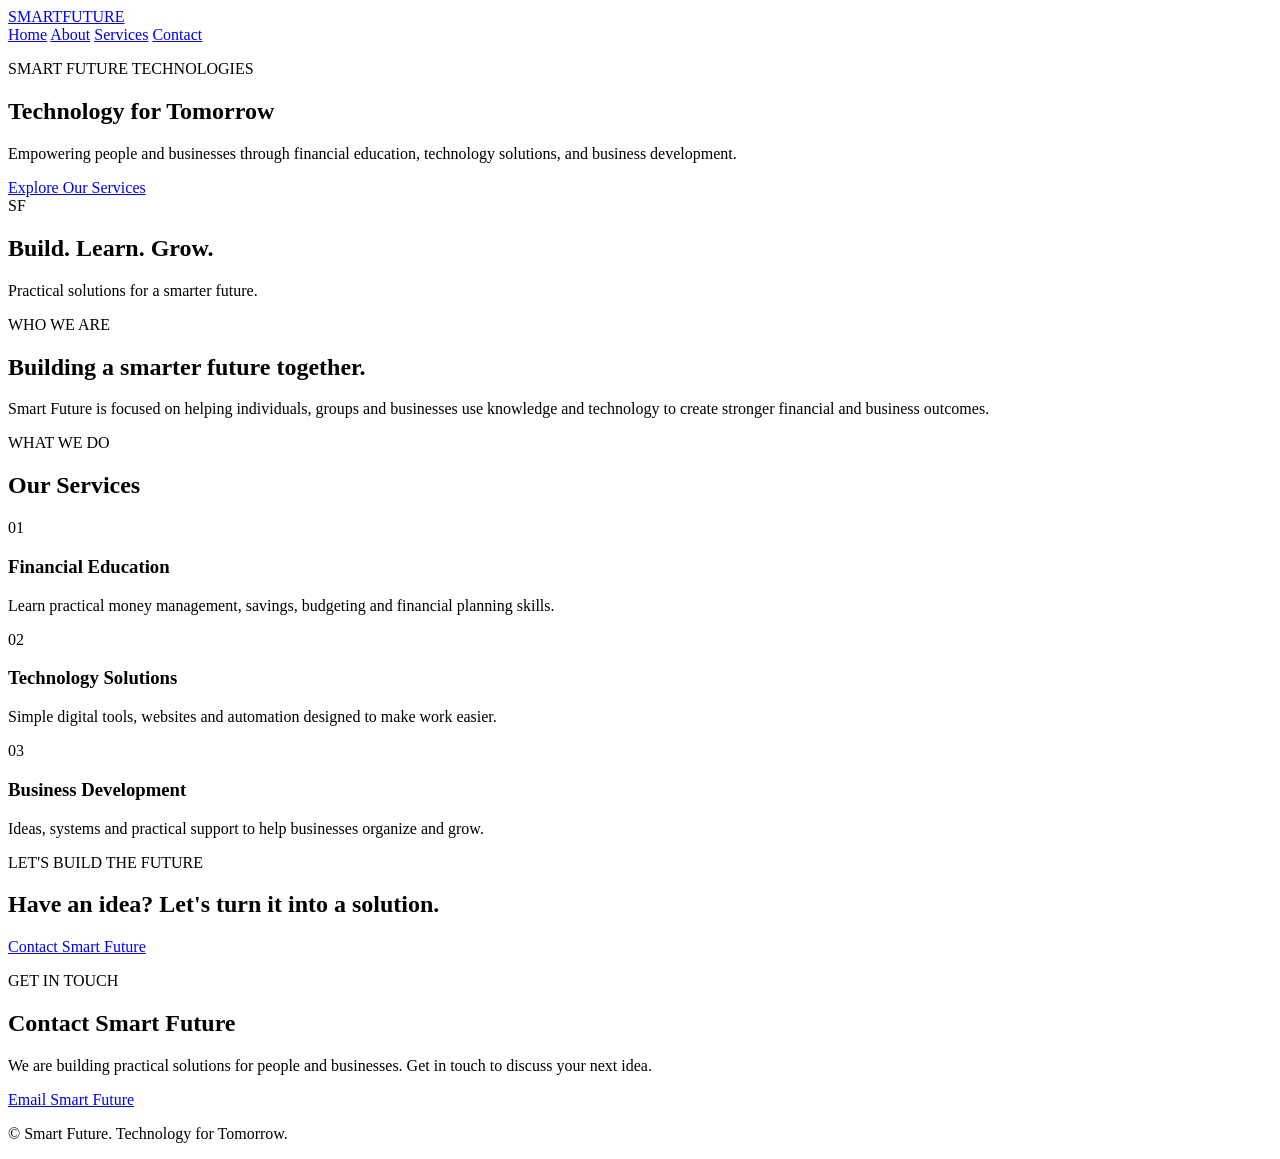
==== index.html @ 6826ed67 "Create Smart Future homepage" ====
<!DOCTYPE html>
<html lang="en">
<head>
  <meta charset="UTF-8">
  <meta name="viewport" content="width=device-width, initial-scale=1.0">
  <title>Smart Future | Technology for Tomorrow</title>
  <meta name="description" content="Smart Future provides financial education, technology solutions, and business development.">
  <link rel="stylesheet" href="style.css">
</head>
<body>
  <header class="navbar">
    <a class="logo" href="#home">SMART<span>FUTURE</span></a>
    <nav>
      <a href="#home">Home</a>
      <a href="#about">About</a>
      <a href="#services">Services</a>
      <a href="#contact">Contact</a>
    </nav>
  </header>

  <main>
    <section id="home" class="hero">
      <div class="hero-content">
        <p class="eyebrow">SMART FUTURE TECHNOLOGIES</p>
        <h1>Technology for <span>Tomorrow</span></h1>
        <p class="hero-text">Empowering people and businesses through financial education, technology solutions, and business development.</p>
        <a class="button" href="#services">Explore Our Services</a>
      </div>
      <div class="hero-card">
        <div class="glow"></div>
        <div class="chip">SF</div>
        <h2>Build. Learn. Grow.</h2>
        <p>Practical solutions for a smarter future.</p>
      </div>
    </section>

    <section id="about" class="section">
      <p class="eyebrow">WHO WE ARE</p>
      <h2>Building a smarter future together.</h2>
      <p class="section-text">Smart Future is focused on helping individuals, groups and businesses use knowledge and technology to create stronger financial and business outcomes.</p>
    </section>

    <section id="services" class="section services">
      <p class="eyebrow">WHAT WE DO</p>
      <h2>Our Services</h2>
      <div class="cards">
        <article class="card">
          <div class="icon">01</div>
          <h3>Financial Education</h3>
          <p>Learn practical money management, savings, budgeting and financial planning skills.</p>
        </article>
        <article class="card">
          <div class="icon">02</div>
          <h3>Technology Solutions</h3>
          <p>Simple digital tools, websites and automation designed to make work easier.</p>
        </article>
        <article class="card">
          <div class="icon">03</div>
          <h3>Business Development</h3>
          <p>Ideas, systems and practical support to help businesses organize and grow.</p>
        </article>
      </div>
    </section>

    <section class="cta">
      <div>
        <p class="eyebrow">LET'S BUILD THE FUTURE</p>
        <h2>Have an idea? Let's turn it into a solution.</h2>
      </div>
      <a class="button light" href="#contact">Contact Smart Future</a>
    </section>

    <section id="contact" class="section contact">
      <p class="eyebrow">GET IN TOUCH</p>
      <h2>Contact Smart Future</h2>
      <p class="section-text">We are building practical solutions for people and businesses. Get in touch to discuss your next idea.</p>
      <a class="button" href="mailto:info@smartfuture.example">Email Smart Future</a>
    </section>
  </main>

  <footer>
    <p>© <span id="year"></span> Smart Future. Technology for Tomorrow.</p>
  </footer>
  <script src="script.js"></script>
</body>
</html>
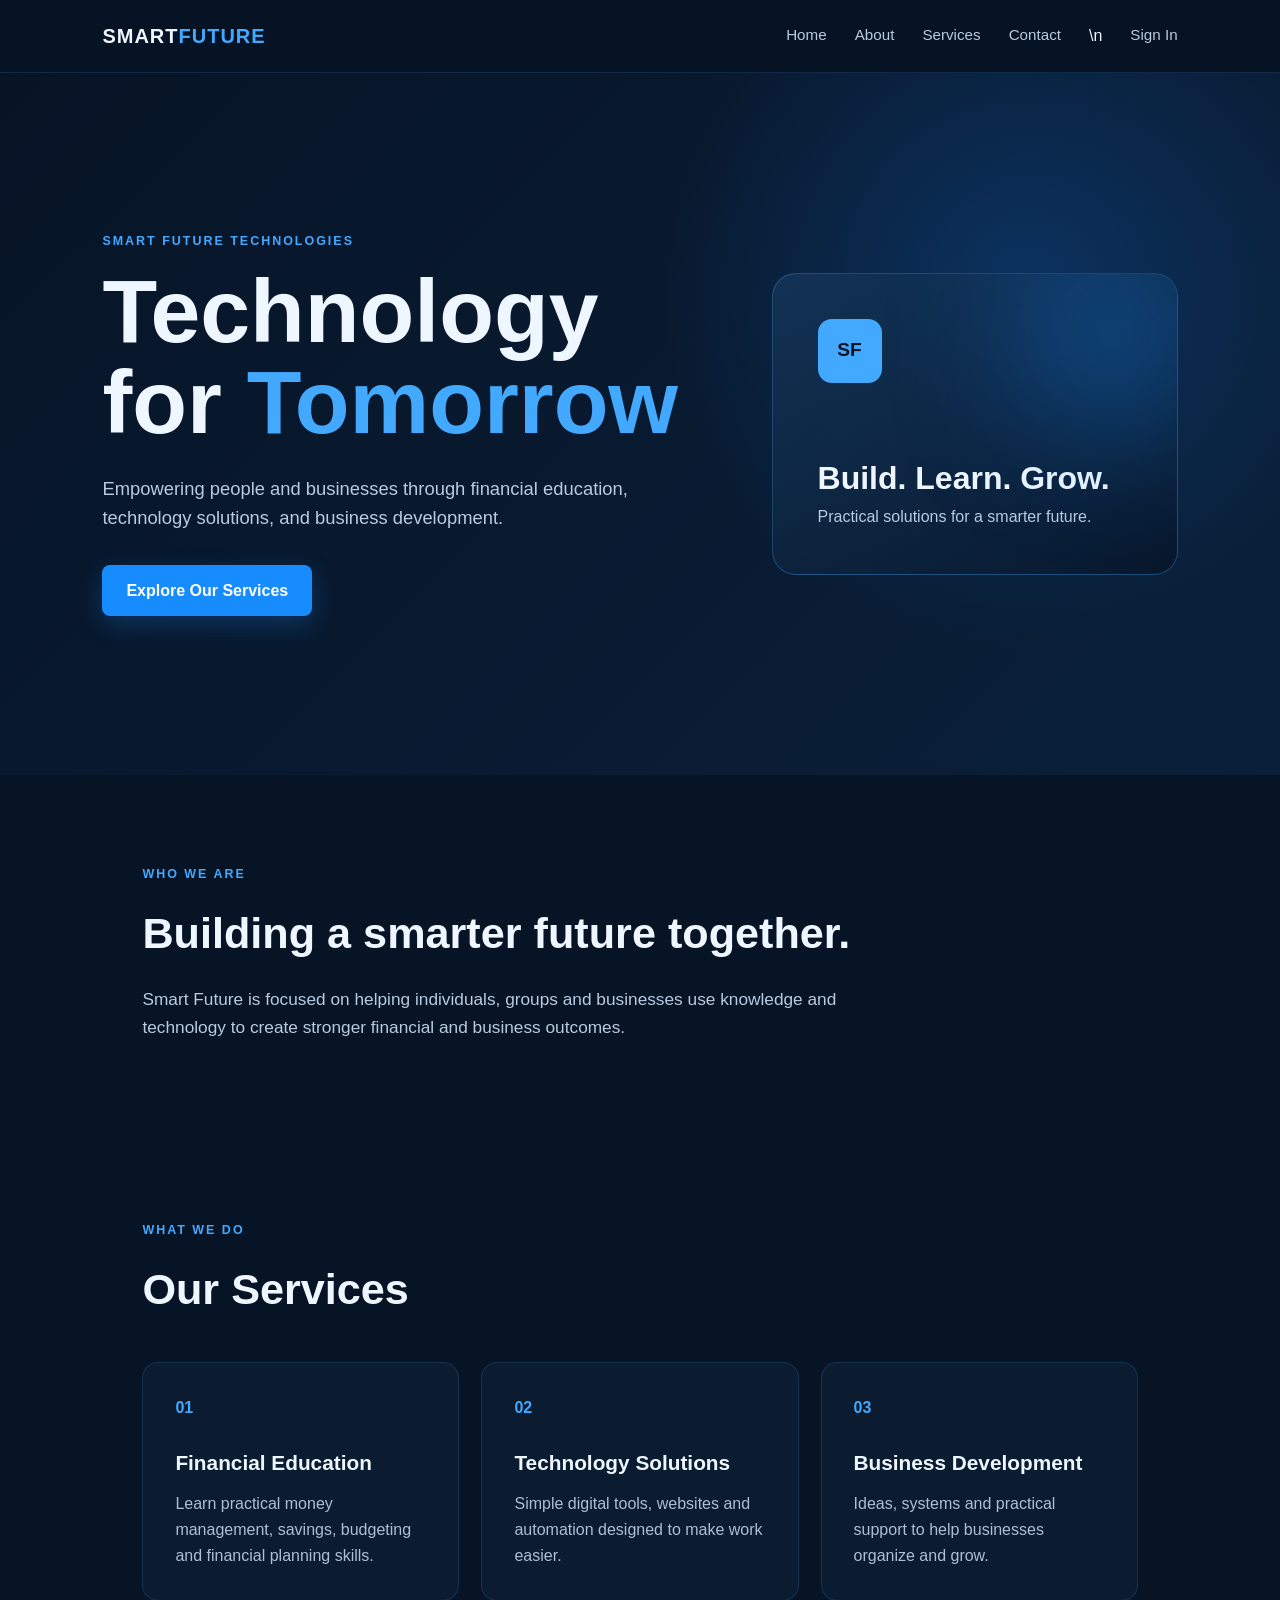
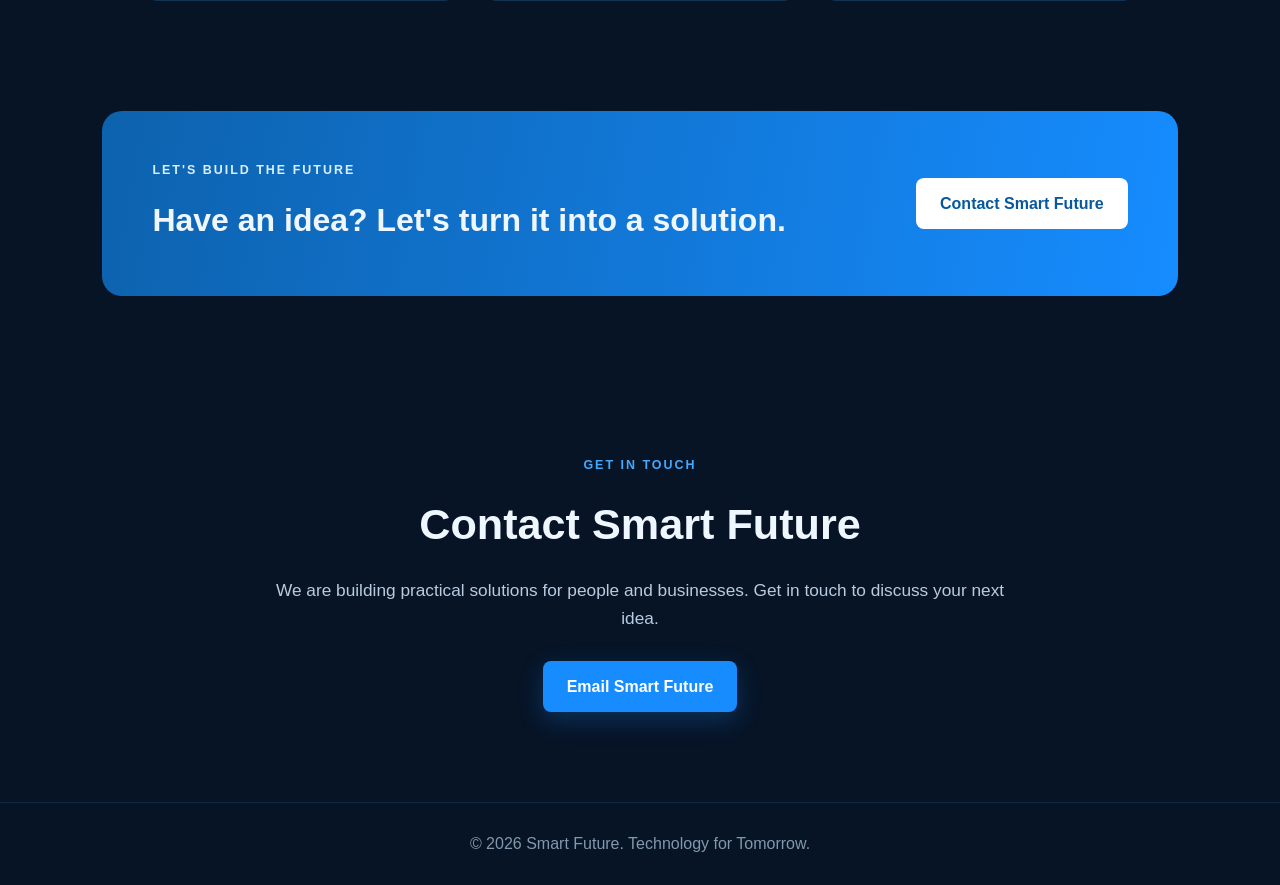
==== commit 9339b685: "Add sign in link" ====
--- a/index.html
+++ b/index.html
@@ -14,7 +14,7 @@
       <a href="#home">Home</a>
       <a href="#about">About</a>
       <a href="#services">Services</a>
-      <a href="#contact">Contact</a>
+      <a href="#contact">Contact</a>\n      <a href="auth.html">Sign In</a>
     </nav>
   </header>
 
--- a/style.css
+++ b/style.css
@@ -0,0 +1,20 @@
+*{box-sizing:border-box;margin:0;padding:0}
+html{scroll-behavior:smooth}
+body{font-family:Arial,Helvetica,sans-serif;background:#071426;color:#eef6ff;line-height:1.6}
+a{text-decoration:none;color:inherit}
+.navbar{position:sticky;top:0;z-index:10;display:flex;justify-content:space-between;align-items:center;padding:20px 8%;background:rgba(7,20,38,.94);border-bottom:1px solid rgba(72,170,255,.15);backdrop-filter:blur(10px)}
+.logo{font-size:1.25rem;font-weight:800;letter-spacing:1px}.logo span{color:#43a9ff}
+nav{display:flex;gap:28px}nav a{color:#b9cbe0;font-size:.95rem}nav a:hover{color:#43a9ff}
+.hero{min-height:78vh;padding:90px 8%;display:grid;grid-template-columns:1.2fr .8fr;gap:60px;align-items:center;background:radial-gradient(circle at 80% 30%,rgba(22,130,255,.22),transparent 32%),linear-gradient(135deg,#071426,#0a203a)}
+.eyebrow{color:#43a9ff;font-size:.78rem;font-weight:700;letter-spacing:2px;margin-bottom:14px}
+h1{font-size:clamp(3rem,7vw,6rem);line-height:1.02;max-width:800px}h1 span{color:#43a9ff}
+.hero-text{font-size:1.15rem;color:#b9cbe0;max-width:650px;margin:25px 0 32px}
+.button{display:inline-block;background:#168cff;color:white;padding:13px 24px;border-radius:8px;font-weight:700;box-shadow:0 8px 25px rgba(22,140,255,.25)}.button:hover{transform:translateY(-2px)}
+.hero-card{position:relative;min-height:300px;padding:45px;border:1px solid rgba(67,169,255,.3);border-radius:24px;background:linear-gradient(145deg,rgba(20,53,88,.85),rgba(7,20,38,.7));overflow:hidden}
+.glow{position:absolute;width:180px;height:180px;background:#168cff;filter:blur(70px);opacity:.35;right:-30px;top:-30px}.chip{position:relative;width:64px;height:64px;border-radius:14px;background:#43a9ff;color:#071426;display:grid;place-items:center;font-weight:900;font-size:1.2rem;margin-bottom:70px}.hero-card h2{font-size:2rem}.hero-card p{color:#b9cbe0}
+.section{padding:90px 8%;max-width:1200px;margin:auto}.section h2{font-size:2.7rem;margin-bottom:18px}.section-text{color:#b9cbe0;max-width:760px;font-size:1.08rem}
+.cards{display:grid;grid-template-columns:repeat(3,1fr);gap:22px;margin-top:38px}.card{padding:32px;border:1px solid rgba(67,169,255,.16);border-radius:16px;background:#0b1c31}.card:hover{border-color:#43a9ff}.icon{color:#43a9ff;font-weight:800;margin-bottom:25px}.card h3{font-size:1.3rem;margin-bottom:12px}.card p{color:#aebfd2}
+.cta{margin:20px 8% 70px;padding:50px;border-radius:20px;display:flex;justify-content:space-between;align-items:center;gap:30px;background:linear-gradient(100deg,#0d62ad,#168cff)}.cta .eyebrow{color:#d9efff}.cta h2{font-size:2rem;max-width:700px}.button.light{background:white;color:#07599d;box-shadow:none}
+.contact{text-align:center}.contact .section-text{margin:0 auto 28px}
+footer{text-align:center;padding:28px;color:#8298ae;border-top:1px solid rgba(72,170,255,.12)}
+@media(max-width:800px){.navbar{padding:16px 5%}nav{gap:12px}.hero{grid-template-columns:1fr;padding:70px 5%}.section{padding:70px 5%}.cards{grid-template-columns:1fr}.cta{margin:10px 5% 50px;flex-direction:column;align-items:flex-start}.hero-card{min-height:240px}}
